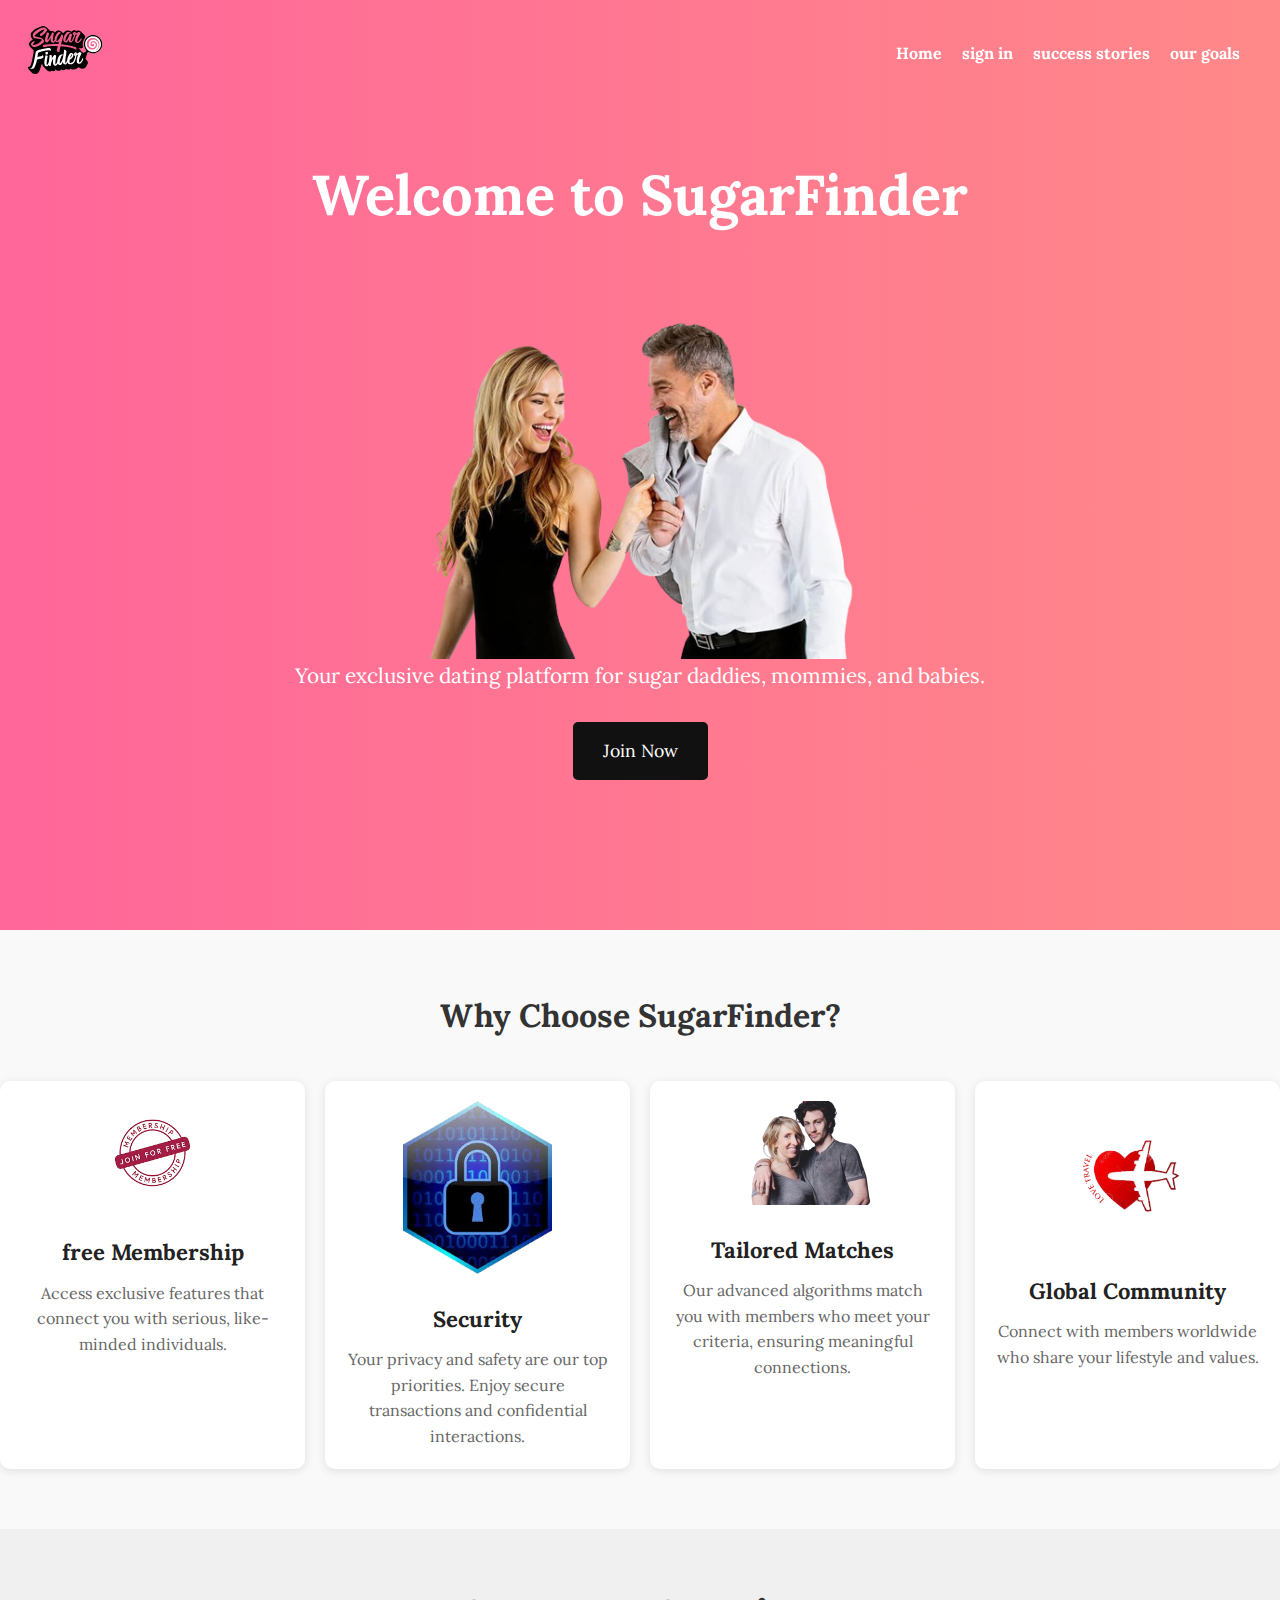
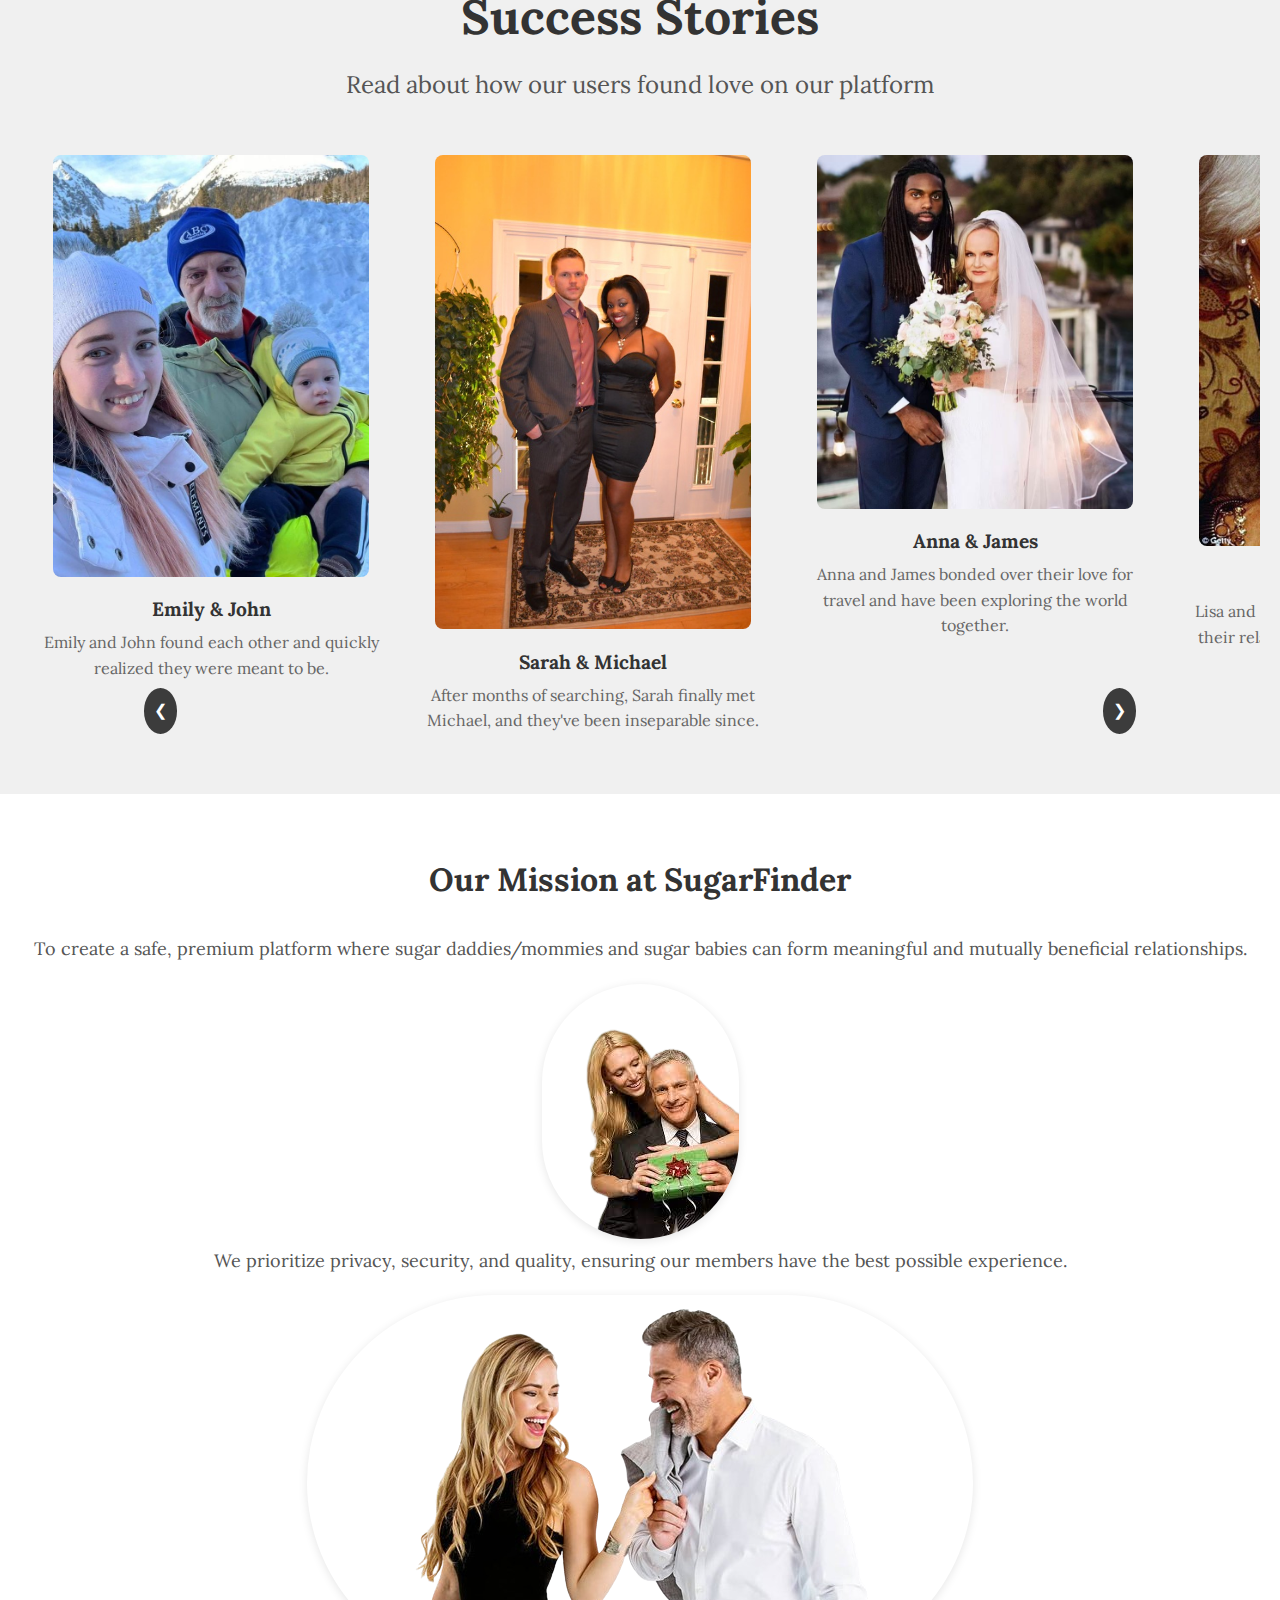
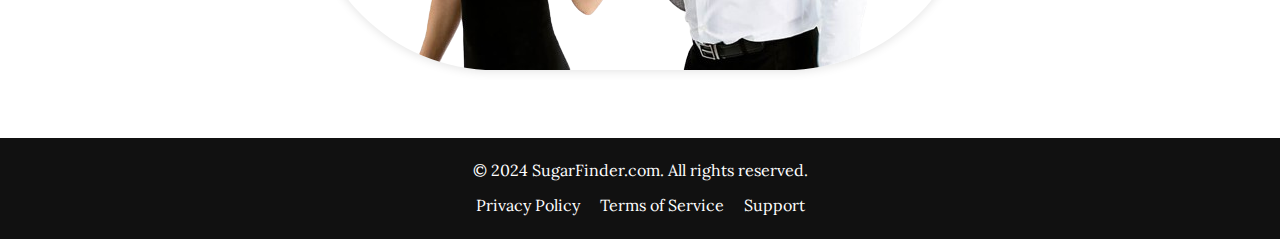
==== index.html @ a7fdf94a "innitialize" ====
<!DOCTYPE html>
<html lang="en">
<head>
    <meta charset="UTF-8">
    <meta name="viewport" content="width=device-width, initial-scale=1.0">
    <title>SugarFinder</title>
    <link rel="preconnect" href="https://fonts.googleapis.com">
    <link rel="preconnect" href="https://fonts.gstatic.com" crossorigin>
    <link href="https://fonts.googleapis.com/css2?family=Lora:ital,wght@0,400..700;1,400..700&display=swap" rel="stylesheet">
    <link rel="stylesheet" href="styles.css">
    <link rel="icon" href="glocks.svg" type="image/x-icon">
</head>
<body>
    <header>
        <nav class="navbar">
            <div class="logo">
                <img src="glocks.svg" alt="Logo" />
            </div>
           
            <!-- Hamburger Menu -->
            <div class="hamburger" id="hamburger">
                <span></span>
                <span></span>
                <span></span>
            </div>
    
            <!-- Navigation Links -->
            <ul class="nav-links" id="nav-links">
                <li><a href="#home">Home</a></li>
                <li><a href="login.html">sign in</a></li>
                <li><a href="#success-stories">success stories</a></li>
                <li><a href="#our-goals">our goals</a></li>
                <li><button class="close-menu" id="close-menu">&times;</button></li>
            </ul>
        </nav>
    </header>
    <main>
        <section class="hero">
            <h1>Welcome to SugarFinder</h1>
            <img src="hhh.png" alt="Entry Image" class="hero-image">
            <p>Your exclusive dating platform for sugar daddies, mommies, and babies.</p>
            <a href="login.html" class="cta-button">Join Now</a>
            
        </section>


        <section id="benefits" class="benefits-section">
            <div class="container">
                <h2>Why Choose SugarFinder?</h2>
                <div class="benefits-grid">
                    <div class="benefit-item">
                        <img src="free-removebg-preview.png" alt="Premium Membership">
                        <h3>free Membership</h3>
                        <p>Access exclusive features that connect you with serious, like-minded individuals.</p>
                    </div>
                    <div class="benefit-item">
                        <img src="images__1_56-removebg-preview.png" alt="Security">
                        <h3>Security</h3>
                        <p>Your privacy and safety are our top priorities. Enjoy secure transactions and confidential interactions.</p>
                    </div>
                    <div class="benefit-item">
                        <img src="mmmmatch.png" alt="Tailored Matches">
                        <h3>Tailored Matches</h3>
                        <p>Our advanced algorithms match you with members who meet your criteria, ensuring meaningful connections.</p>
                    </div>
                    <div class="benefit-item">
                        <img src="ndegw-removebg-preview.png" alt="Global Community">
                        <h3>Global Community</h3>
                        <p>Connect with members worldwide who share your lifestyle and values.</p>
                    </div>
                </div>
            </div>
        </section>
        
        

        <section id="success-stories" class="success-stories-section">
            <h1>Success Stories</h1>
            <h2>Read about how our users found love on our platform</h2>
            <div class="slider-container">
              <div id="story-slider" class="slider">
                <div class="slider-item">
                  <img src="1t.jpg" alt="Story 1">
                  <div class="slider-content">
                    <h3>Emily & John</h3>
                    <p>Emily and John found each other and quickly realized they were meant to be.</p>
                  </div>
                </div>
                <div class="slider-item">
                  <img src="sarah.jpg" alt="Story 2">
                  <div class="slider-content">
                    <h3>Sarah & Michael</h3>
                    <p>After months of searching, Sarah finally met Michael, and they've been inseparable since.</p>
                  </div>
                </div>
                <div class="slider-item">
                  <img src="3t.jpg" alt="Story 3">
                  <div class="slider-content">
                    <h3>Anna & James</h3>
                    <p>Anna and James bonded over their love for travel and have been exploring the world together.</p>
                  </div>
                </div>
                <div class="slider-item">
                  <img src="4t.jpg" alt="Story 4">
                  <div class="slider-content">
                    <h3>Lisa & Robert</h3>
                    <p>Lisa and Robert's first date was magical, and their relationship has only grown stronger.</p>
                  </div>
                </div>
                <div class="slider-item">
                  <img src="5t.jpg" alt="Story 5">
                  <div class="slider-content">
                    <h3>Jessica & Daniel</h3>
                    <p>Jessica and Daniel met on the platform and have been happily together ever since.</p>
                  </div>
                </div>
              </div>
              <div class="slider-arrow slider-arrow-left" onclick="moveLeft()">&#10094;</div>
              <div class="slider-arrow slider-arrow-right" onclick="moveRight()">&#10095;</div>
            </div>
          </section>

          <section id="our-goals" class="goals-section">
            <div class="container">
                <h2>Our Mission at SugarFinder</h2>
                <p>To create a safe, premium platform where sugar daddies/mommies and sugar babies can form meaningful and mutually beneficial relationships.</p>
                
               <img src="images-removebg-preview.png" alt="Our Goals Image"> 
                <p>We prioritize privacy, security, and quality, ensuring our members have the best possible experience.</p>
                
                <img src="hhh.png" alt="Our Goals Image">
              
            </div>
        </section>
        
          
    </main>

    <footer>
        <div class="footer-content">
            <p>&copy; 2024 SugarFinder.com. All rights reserved.</p>
            <ul class="footer-links">
                <li><a href="#">Privacy Policy</a></li>
                <li><a href="#">Terms of Service</a></li>
                <li><a href="#">Support</a></li>
            </ul>
        </div>
    </footer>

    <script src="script.js"></script>
</body>
</html>
---- styles.css ----
/* Basic Reset */
* {
    margin: 0;
    padding: 0;
    box-sizing: border-box;
}

/* Apply Lora Font Throughout */
body {
    font-family: 'Lora', serif;
    line-height: 1.6;
    color: #333;
    display: flex;
    flex-direction: column;
    min-height: 100vh;
}

/* Header and Navigation */
header {
    width: 100%;
    position: fixed;
    top: 0;
    left: 0;
    background-color: transparent;
    z-index: 1000;
    padding: 10px 0;
    transition: background-color 0.3s;
}

header.is-scrolling {
    background-color: rgba(0, 0, 0, 0.8);
}

.navbar {
    display: flex;
    justify-content: space-between;
    align-items: center;
    padding: 0 20px;
}

.logo img {
    height: 80px;
}

.nav-links {
    list-style: none;
    display: flex;
    gap: 20px;
}

.nav-links a {
    text-decoration: none;
    color: rgb(255, 255, 255);
    font-weight: bold;
    transition: color 0.3s;
}

.nav-links a:hover {
    color: #ff4081;
}

/* Hamburger Menu for Mobile */
.hamburger {
    display: none;
    flex-direction: column;
    gap: 5px;
    cursor: pointer;
}

.hamburger span {
    width: 25px;
    height: 3px;
    background-color: rgb(31, 24, 24);
}

.hamburger.is-active span {
    background-color: #ff4081;
}


/* Hamburger Menu */
.hamburger {
    display: none;
    flex-direction: column;
    gap: 5px;
    cursor: pointer;
}

.hamburger span {
    width: 30px; /* Larger width */
    height: 3px;
    background-color: rgb(31, 24, 24);
}

.hamburger.is-active span {
    background-color: #ff4081;
}

/* Close Button */
.close-menu {
    display: none; /* Hide by default */
    font-size: 2rem; /* Larger size for visibility */
    background: none;
    border: none;
    color: #fff;
    cursor: pointer;
    margin: 10px;
}

/* Show close button and nav links in mobile view */
.nav-links.is-active {
    display: flex;
    flex-direction: column;
    position: absolute;
    top: 60px;
    right: 20px;
    background-color: #111;
    padding: 10px;
    border-radius: 5px;
}

.nav-links.is-active .close-menu {
    display: block; /* Show close button */
}





/* Hero Section */
.hero {
    margin-top: 0; /* Removed top margin */
    background: linear-gradient(to right, rgba(255, 64, 129, 0.8), rgba(255, 107, 107, 0.8));
    color: white;
    text-align: center;
    padding: 150px 20px 100px 20px; /* Adjusted padding for spacing */
    position: relative;
    display: flex;
    flex-direction: column;
    align-items: center;
    justify-content: center;
    min-height: 100vh; /* Ensures hero section takes full screen height */
}

.hero h1 {
    font-size: 3.5rem; /* Font size for large screens */
    margin-bottom: 20px;
}

.hero p {
    font-size: 1.3rem; /* Font size for large screens */
    margin-bottom: 30px;
}

.cta-button {
    display: inline-block;
    padding: 15px 30px;
    background-color: #111;
    color: white;
    text-decoration: none;
    font-size: 1.1rem; /* Button font size */
    border-radius: 5px;
    margin-bottom: 50px; /* Add margin to push the image lower */
    transition: background-color 0.3s;
}

.cta-button:hover {
    background-color: #ff4081;
}

.hero-image {
    display: block;
    margin: 0 auto; /* Center the image */
    width: 50%; /* Set width for the image */
    height: auto;
    opacity: 1; /* Fully visible */
    margin-top: 50px; /* Ensure space between text and image */
}

/* Footer */
footer {
    background-color: #111;
    color: white;
    padding: 20px 0;
    text-align: center;
    margin-top: auto; /* Push the footer to the bottom */
    width: 100%;
}

.footer-content {
    display: flex;
    flex-direction: column;
    align-items: center;
}

.footer-links {
    list-style: none;
    display: flex;
    gap: 20px;
    margin-top: 10px;
}

.footer-links a {
    color: white;
    text-decoration: none;
    transition: color 0.3s;
}

.footer-links a:hover {
    color: #ff4081;
}

/* Success Stories Section */
.success-stories-section {
    background-color: #f0f0f0;
    padding: 50px 20px;
    text-align: center;
}

.success-stories-section h1 {
    color: #333;
    font-size: 3rem;
    font-weight: 700;
    margin-bottom: 10px;
}

.success-stories-section h2 {
    color: #555;
    font-size: 1.5rem;
    font-weight: 400;
    margin-bottom: 40px;
}

.slider-container {
    position: relative;
    display: flex;
    justify-content: center;
    align-items: center;
    max-width: 100%;
    margin: auto;
    overflow: hidden;
}

.slider {
    display: flex;
    transition: transform 0.5s ease;
}

.slider-item {
    flex: 0 0 30%;
    box-sizing: border-box;
    padding: 10px;
    margin: 0 5px;
}

.slider-item img {
    width: 90%;
    height: auto;
    border-radius: 8px;
    transition: transform 0.3s;
}

.slider-item:hover img {
    transform: scale(1.05);
}

.slider-content {
    margin-top: 10px;
    text-align: center;
}

.slider-content h3 {
    font-size: 1.2rem;
    margin-bottom: 5px;
}

.slider-content p {
    font-size: 1rem;
    color: #666;
}

.slider-arrow {
    position: absolute;
    bottom: 10px;
    background: rgba(15, 15, 15, 0.8);
    color: #ffffff;
    border: none;
    padding: 10px;
    cursor: pointer;
    z-index: 1;
    font-size: 16px;
    border-radius: 50%;
}

.slider-arrow-left {
    left: 10%;
}

.slider-arrow-right {
    right: 10%;
}

/* Responsive Design */
@media (max-width: 768px) {
    .nav-links {
        display: none;
    }

    .nav-links.is-active {
        display: flex;
        flex-direction: column;
        position: absolute;
        top: 60px;
        right: 20px;
        background-color: #111;
        padding: 10px;
        border-radius: 5px;
    }

    .hamburger {
        display: flex;
    }

    .hero {
        padding: 100px 20px 80px 20px; /* Adjust padding for smaller screens */
    }

    .hero h1 {
        font-size: 2.5rem;
    }

    .hero p {
        font-size: 1rem;
    }

    .cta-button {
        font-size: 0.9rem;
    }

    .hero-image {
        width: 100%; /* Adjust image size for mobile */
        height: auto;
        margin-top: 20px;
    }

    .slider-item {
      flex: 0 0 90%;
    }

    .slider-arrow-left {
      left: 5%;
    }

    .slider-arrow-right {
      right: 5%;
    }
}






.benefits-section {
    padding: 60px 0;
    background-color: #f9f9f9;
    text-align: center;
}

.benefits-section h2 {
    font-size: 32px;
    margin-bottom: 40px;
    color: #333;
}

.benefits-grid {
    display: grid;
    grid-template-columns: repeat(auto-fit, minmax(200px, 1fr));
    gap: 20px;
}

.benefit-item {
    background-color: #fff;
    padding: 20px;
    border-radius: 10px;
    box-shadow: 0 2px 10px rgba(0, 0, 0, 0.1);
}

.benefit-item img {
    max-width: 150px;
    margin-bottom: 20px;
}

.benefit-item h3 {
    font-size: 22px;
    margin-bottom: 10px;
    color: #222;
}

.benefit-item p {
    font-size: 16px;
    color: #666;
}






.goals-section {
    padding: 60px 0;
    background-color: #fff;
    text-align: center;
}

.goals-section h2 {
    font-size: 32px;
    margin-bottom: 30px;
    color: #333;
}

.goals-section p {
    font-size: 18px;
    color: #555;
    margin-bottom: 20px;
}

.goals-section img {
    max-width: 100%;
    height: auto;
    border-radius: 10px;
    box-shadow: 0 2px 10px rgba(0, 0, 0, 0.1);
    border-radius: 500px;
}



















/* Existing styles remain unchanged */

/* Modal styling */
.modal {
    display: none;
    position: fixed;
    z-index: 1;
    left: 0;
    top: 0;
    width: 100%;
    height: 100%;
    background-color: rgba(0, 0, 0, 0.5);
    justify-content: center;
    align-items: center;
}

.modal-content {
    background-color: white;
    padding: 20px;
    border-radius: 10px;
    width: 90%;
    max-width: 500px;
    text-align: center;
    position: relative;
}

.close-button {
    position: absolute;
    top: 10px;
    right: 10px;
    font-size: 20px;
    cursor: pointer;
}

.chat-box {
    margin: 20px 0;
    padding: 10px;
    background-color: #f1f1f1;
    border-radius: 10px;
    height: 150px;
    overflow-y: auto;
    text-align: left;
}

.message-sent {
    background-color: #e6ffe6;
    padding: 10px;
    border-radius: 10px;
    margin-bottom: 10px;
    position: relative;
}

.ticks {
    font-size: 12px;
    color: green;
    position: absolute;
    right: 10px;
    bottom: 5px;
}

#message-input {
    width: calc(100% - 60px);
    padding: 10px;
    margin-right: 10px;
    border-radius: 5px;
    border: 1px solid #ccc;
}

#send-button {
    padding: 10px 15px;
    background-color: #ff4081;
    color: white;
    border: none;
    border-radius: 5px;
    cursor: pointer;
}

/* Tinder-like animation */
@keyframes swipe-away {
    0% { transform: translateX(0); }
    100% { transform: translateX(100%) rotate(20deg); opacity: 0; }
}

.swipe {
    animation: swipe-away 0.5s ease-out forwards;
}

/* Modal Styles */
.modal {
    display: none; 
    position: fixed; 
    z-index: 1; 
    left: 0;
    top: 0;
    width: 100%; 
    height: 100%; 
    overflow: auto;
    background-color: rgba(0,0,0,0.5); 
    justify-content: center;
    align-items: center;
}

.modal-content {
    background-color: white;
    padding: 20px;
    border-radius: 10px;
    width: 90%;
    max-width: 400px;
    position: relative;
}

.close {
    position: absolute;
    top: 10px;
    right: 10px;
    color: black;
    font-size: 20px;
    cursor: pointer;
}

.chat-box {
    max-height: 200px;
    overflow-y: auto;
    margin: 10px 0;
    border: 1px solid #ccc;
    padding: 10px;
    border-radius: 5px;
    background-color: #f2f2f2;
}

.message-input {
    width: calc(100% - 60px);
    padding: 10px;
    border: 1px solid #ccc;
    border-radius: 5px;
    margin-right: 10px;
}

.send-button {
    padding: 10px 15px;
    background-color: #007bff;
    color: white;
    border: none;
    border-radius: 5px;
    cursor: pointer;
}

@media (max-width: 768px) {
    .profile-card {
        width: 90%;
    }

    .modal-content {
        width: 95%;
    }
}
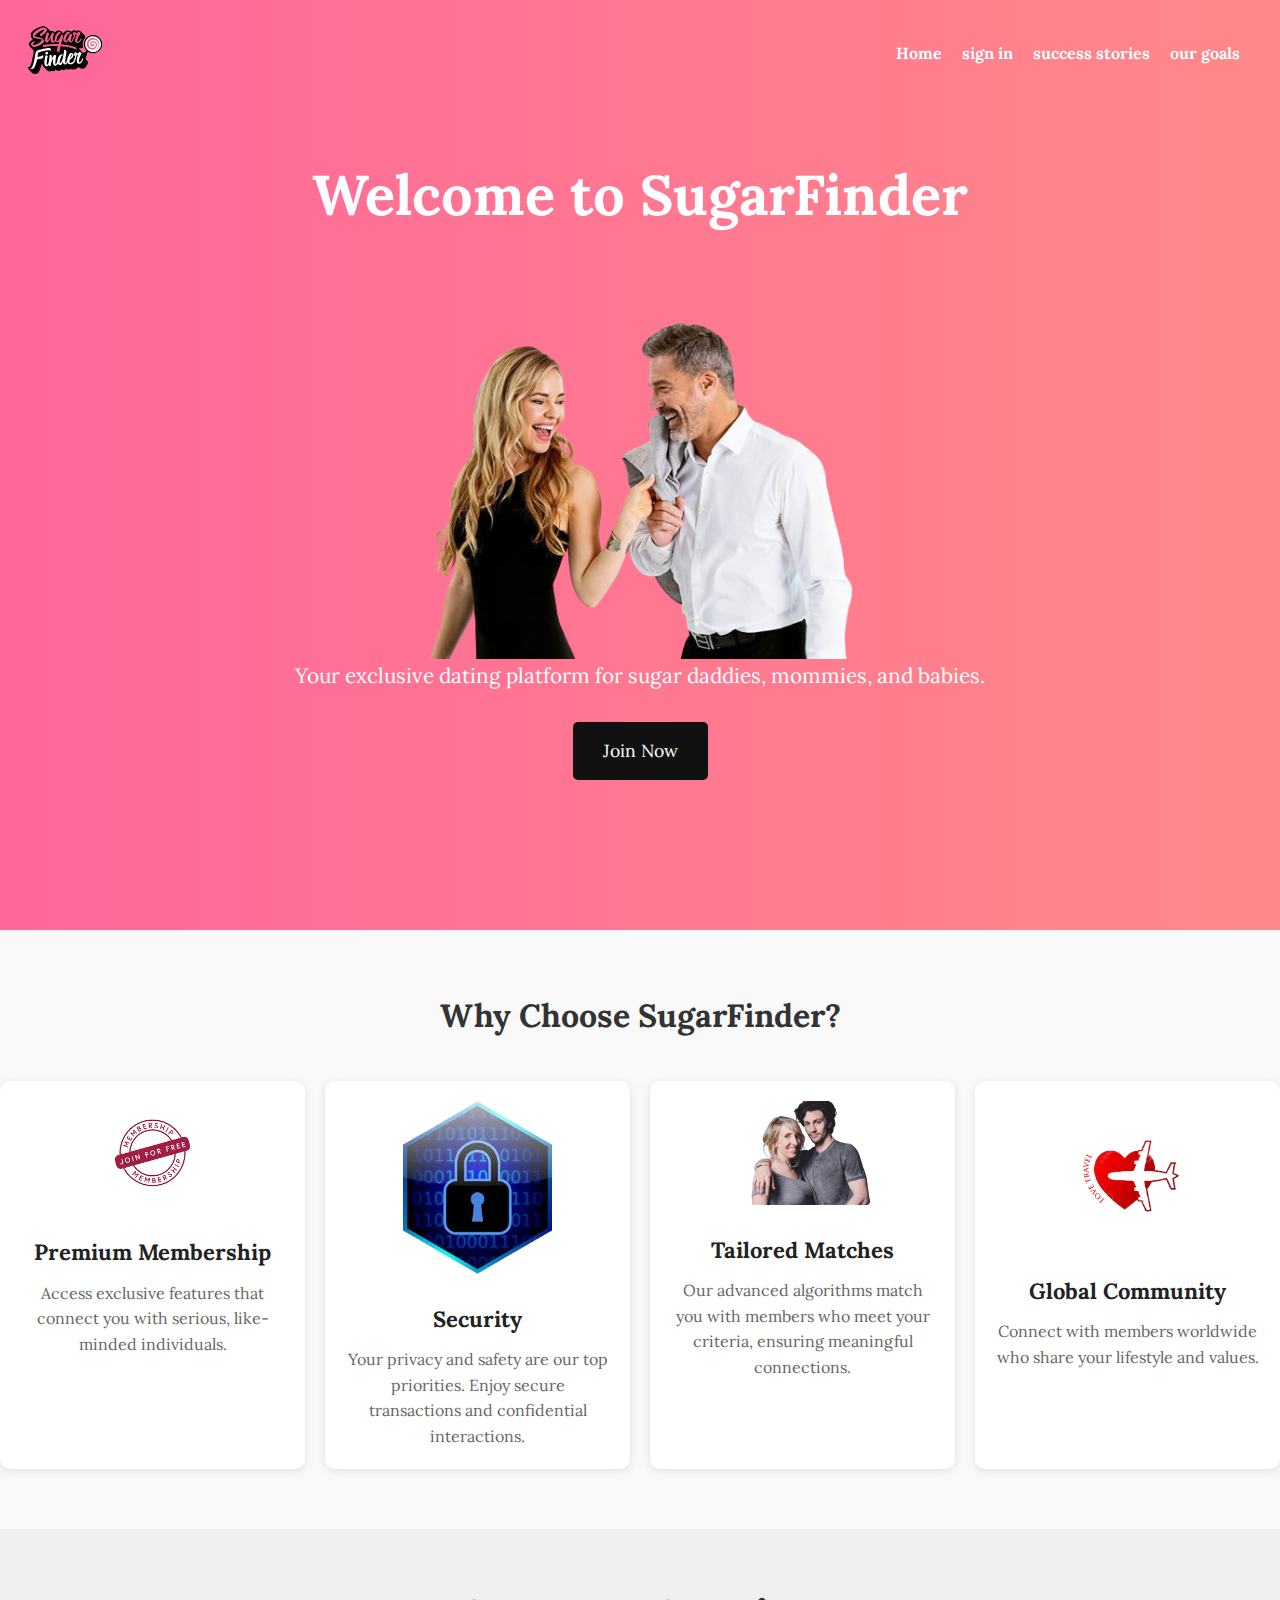
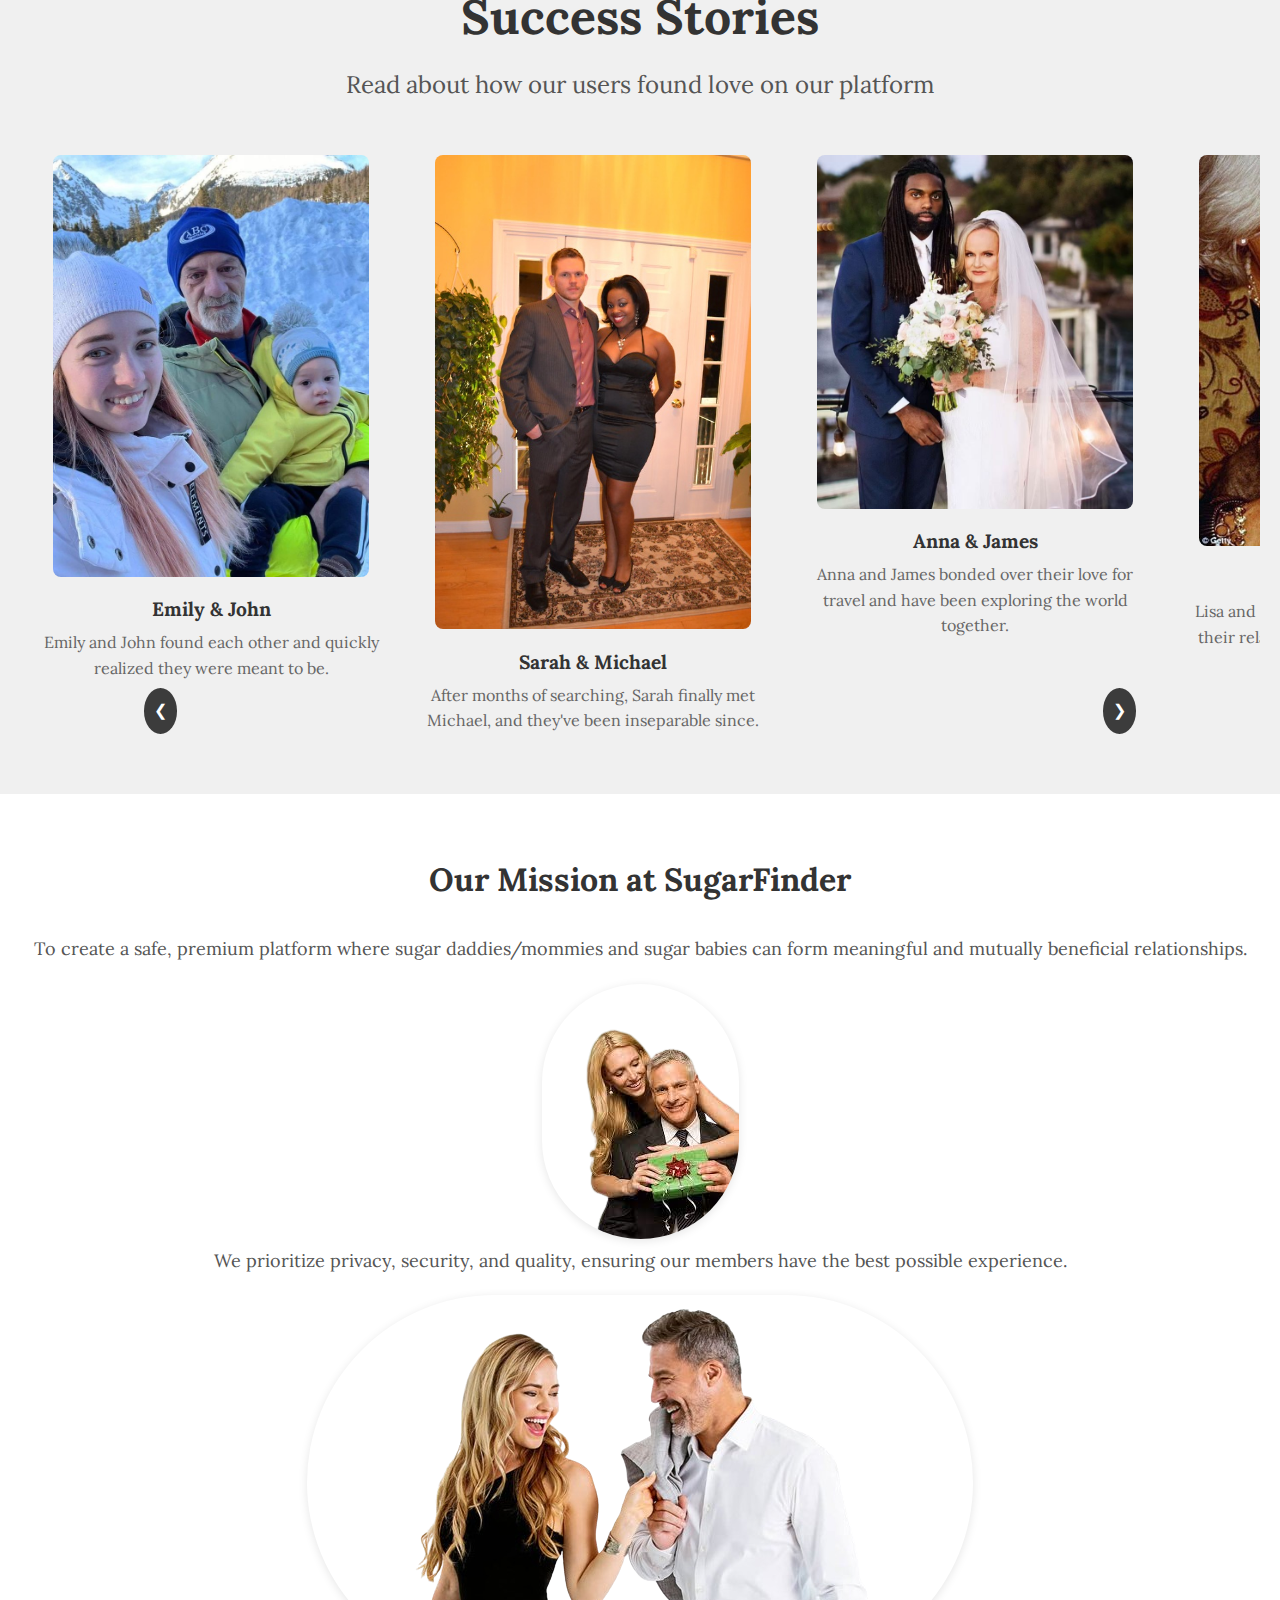
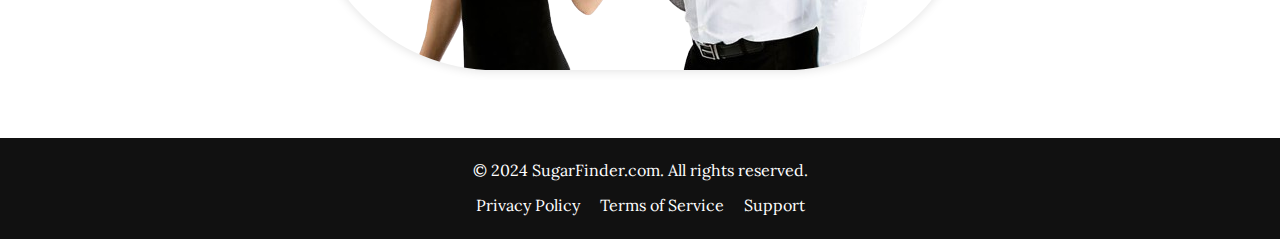
==== commit a0a4233c: "innitialize" ====
--- a/index.html
+++ b/index.html
@@ -50,7 +50,7 @@
                 <div class="benefits-grid">
                     <div class="benefit-item">
                         <img src="free-removebg-preview.png" alt="Premium Membership">
-                        <h3>free Membership</h3>
+                        <h3>Premium Membership</h3>
                         <p>Access exclusive features that connect you with serious, like-minded individuals.</p>
                     </div>
                     <div class="benefit-item">
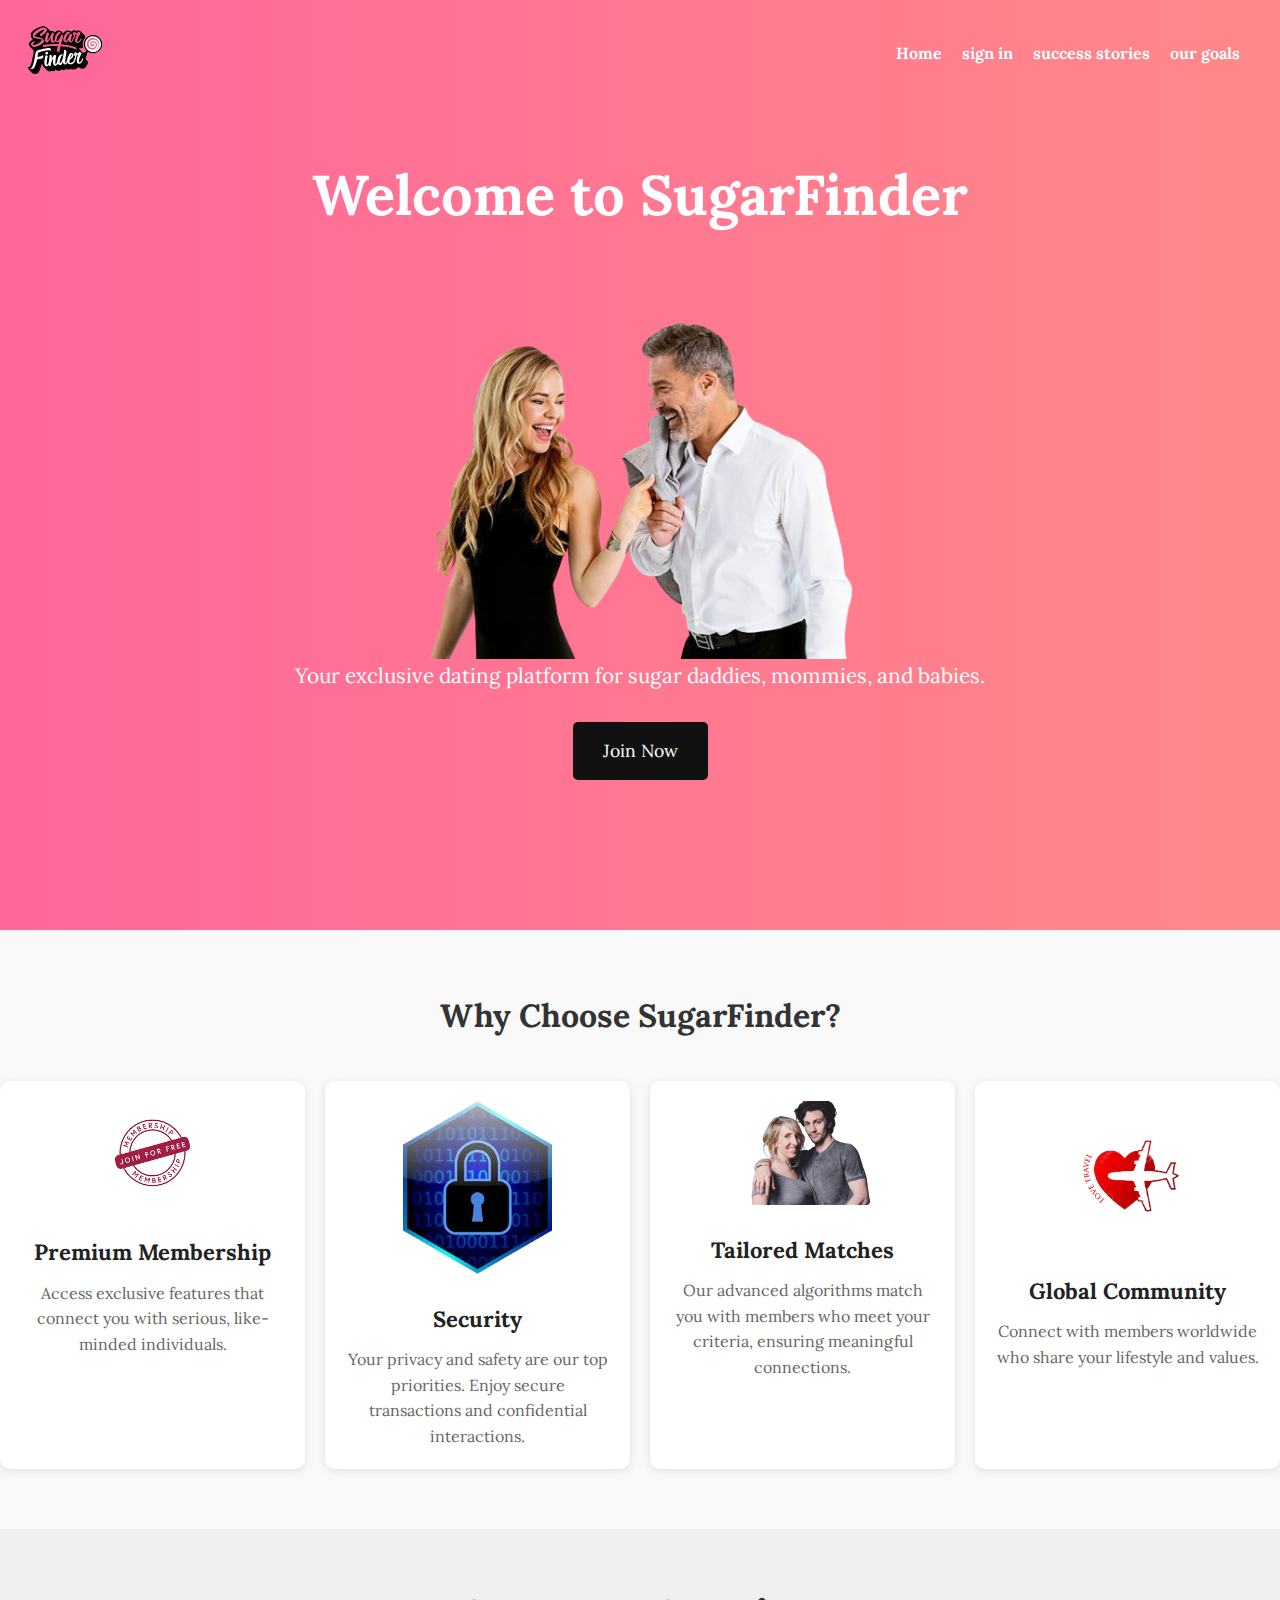
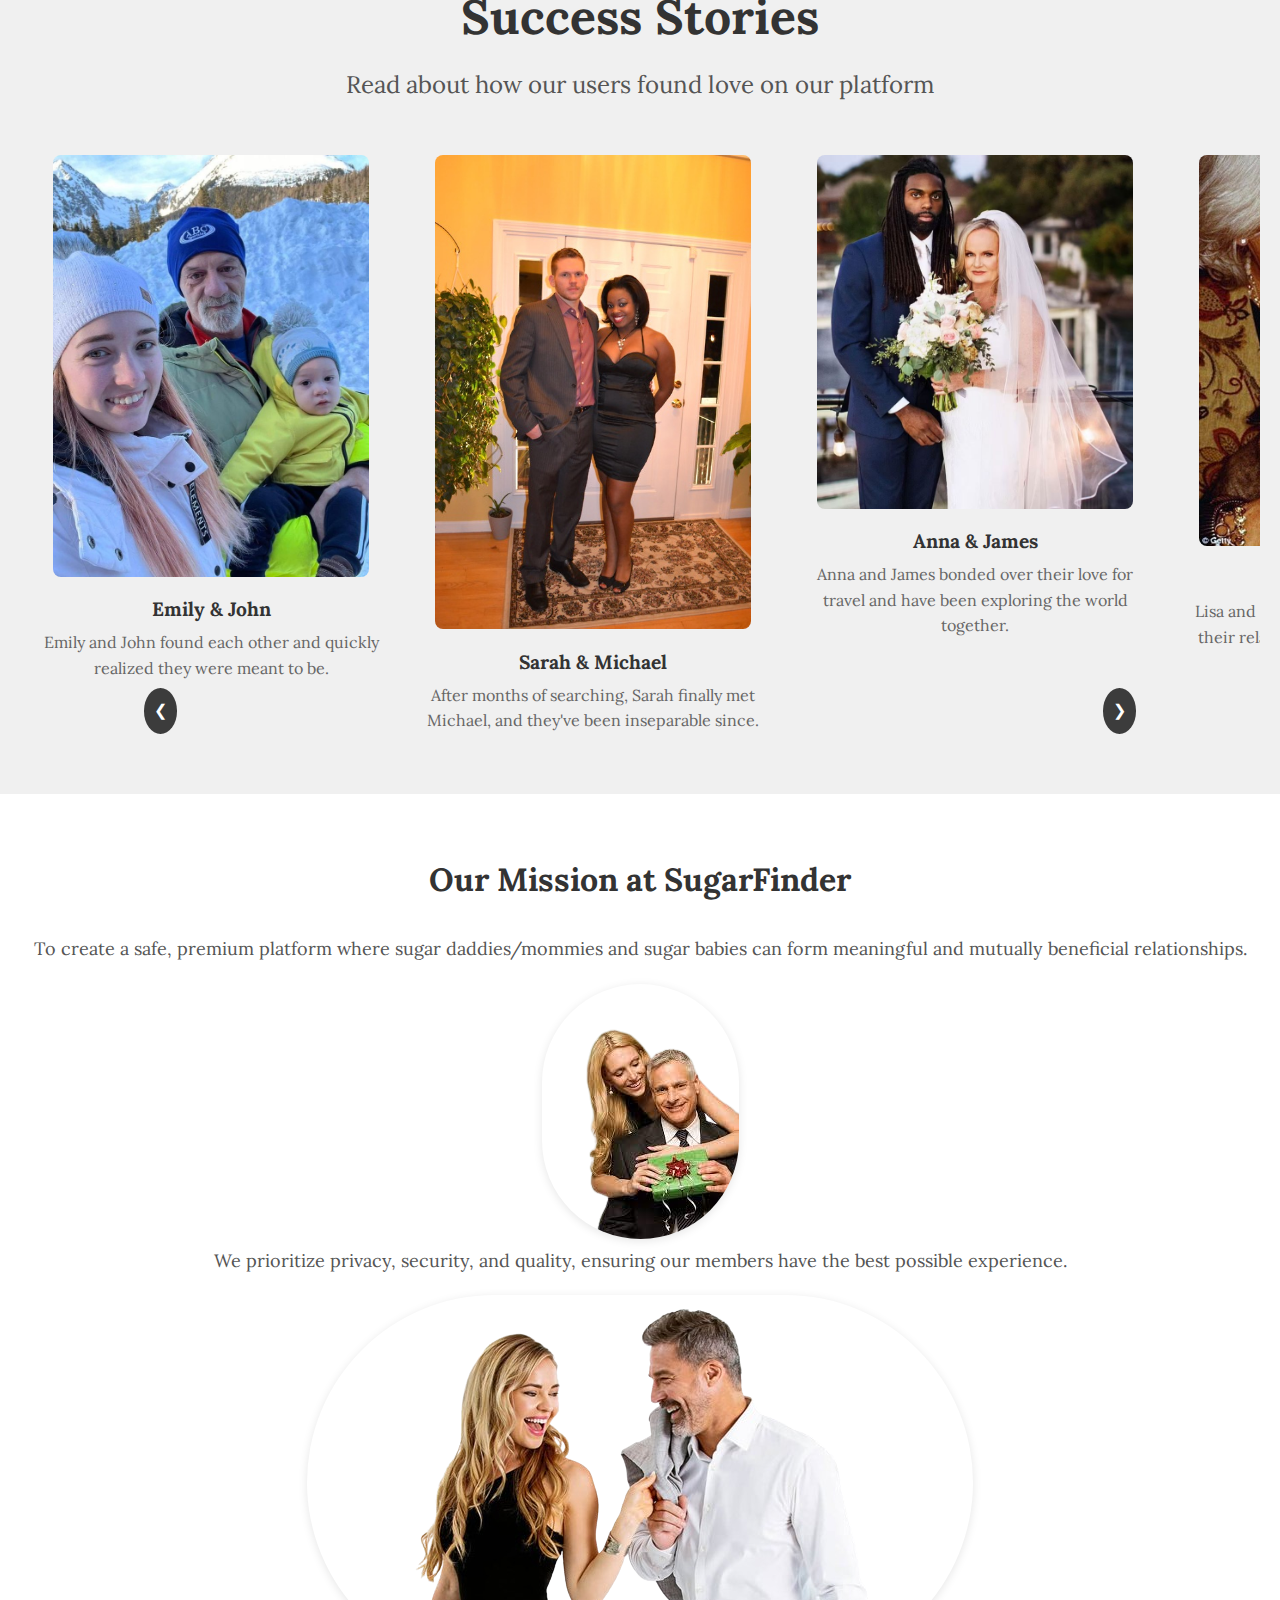
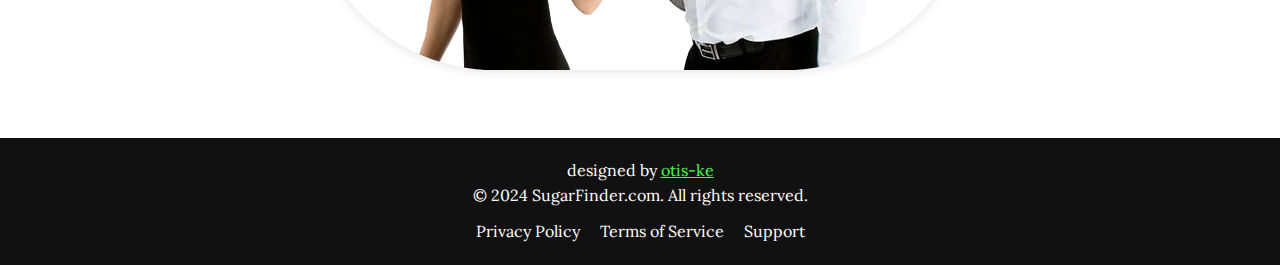
==== commit a869c176: "Update index.html" ====
--- a/index.html
+++ b/index.html
@@ -138,6 +138,7 @@
 
     <footer>
         <div class="footer-content">
+            <p>designed by <a style="color: rgb(68, 252, 68);" href="https://otis-ke.github.io/portfolio/">otis-ke</a></p>
             <p>&copy; 2024 SugarFinder.com. All rights reserved.</p>
             <ul class="footer-links">
                 <li><a href="#">Privacy Policy</a></li>
